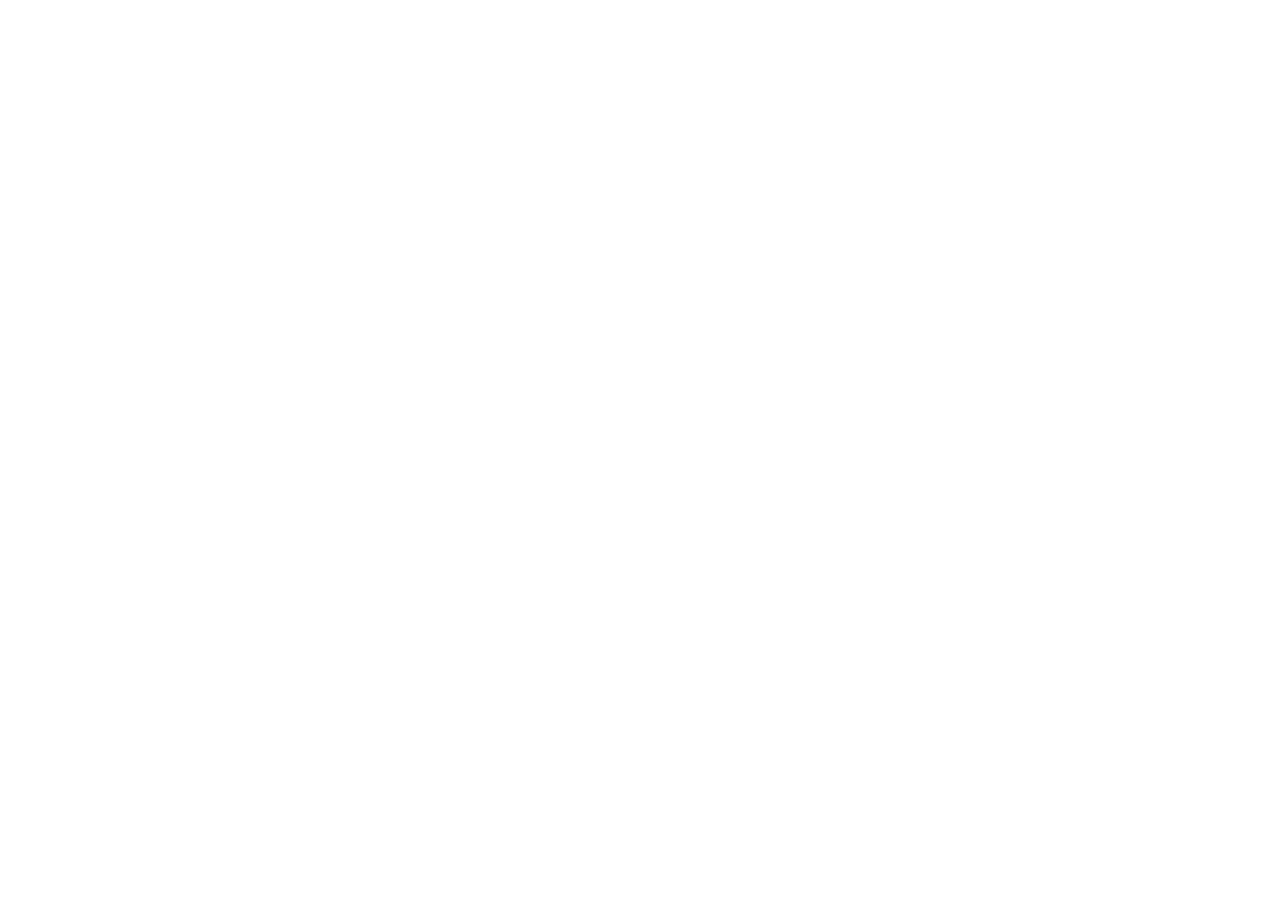
==== index.html @ 8a29d789 "feat: add html file" ====
<!DOCTYPE html>
<html lang="en">
<head>
    <meta charset="UTF-8">
    <meta name="viewport" content="width=device-width, initial-scale=1.0">
    <title>Document</title>
</head>
<body>
    
</body>
</html>
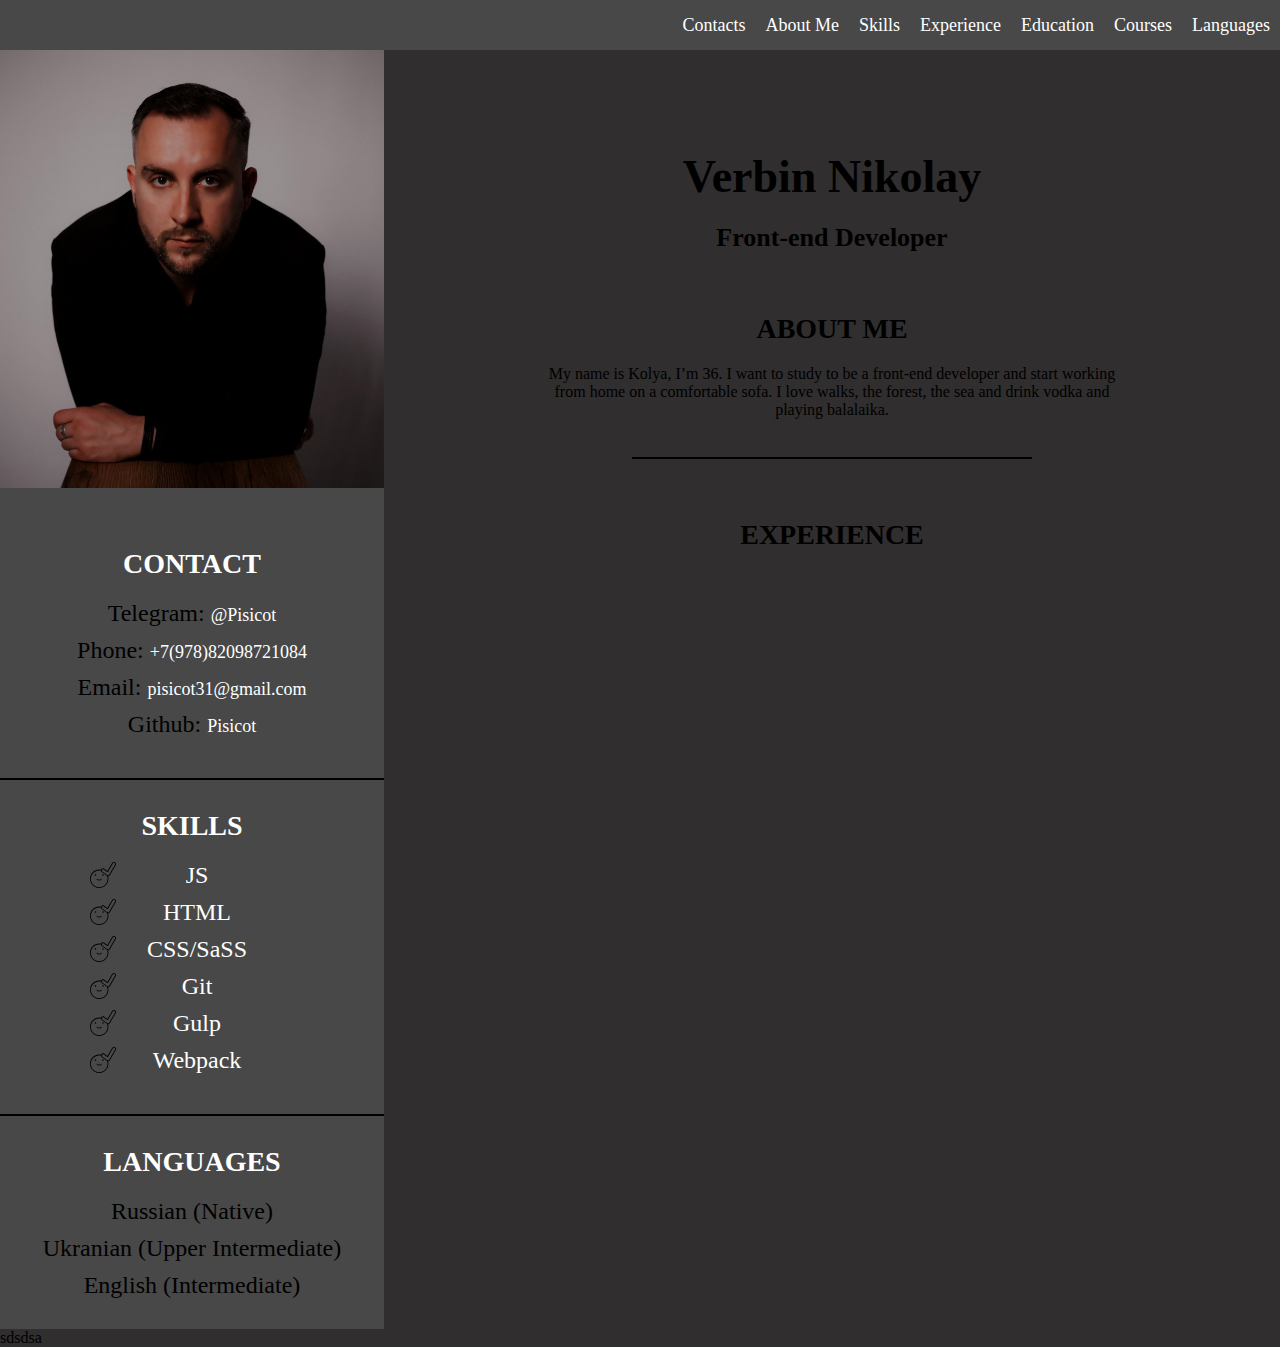
==== commit dc53d79d: "feat: add my prject and some of layout" ====
--- a/index.html
+++ b/index.html
@@ -3,9 +3,82 @@
 <head>
     <meta charset="UTF-8">
     <meta name="viewport" content="width=device-width, initial-scale=1.0">
-    <title>Document</title>
+    <title>CV</title>
+    <link rel="icon" href="assets/favicon.ico">
+    <link rel="stylesheet" href="style.css">
 </head>
 <body>
-    
+    <div class="header">
+        <div class="container">
+            <nav class="nav">
+                <ul class="nav-list">
+                    <li class="nav-item"><a class="nav-link" href="#contacts">Contacts</a></li>
+                    <li class="nav-item"><a class="nav-link" href="#about">About Me</a></li>
+                    <li class="nav-item"><a class="nav-link" href="#skills">Skills</a></li>
+                    <li class="nav-item"><a class="nav-link" href="#experience">Experience</a></li>
+                    <li class="nav-item"><a class="nav-link" href="#education">Education</a></li>
+                    <li class="nav-item"><a class="nav-link" href="#courses">Courses</a></li>
+                    <li class="nav-item"><a class="nav-link" href="#languages">Languages</a></li>
+                </ul>
+            </nav>
+        </div>
+    </div>
+    <main class="main">
+        <div class="container">
+            <div class="wrapper">
+                <div class="main-info">
+                    <section class="main-foto">
+                        <img src="assets/img/me.jpg" alt="main_foto">
+                    </section>
+                    <section class="contacts" id="contacts">
+                        <h2 class="main-info-title">Contact</h2>
+                        <ul class="contacts-items">
+                            <li class="contacts-item">Telegram: <a href="https://t.me/Pisicot" class="contacts-link">@Pisicot</a></li>
+                            <li class="contacts-item">Phone: <a href="tel:+79788721084" class="contacts-link">+7(978)82098721084</a></li>
+                            <li class="contacts-item">Email: <a href="mailto:pisicot31@gmail.com" class="contacts-link">pisicot31@gmail.com</a></li>
+                            <li class="contacts-item">Github: <a href="https://github.com/Pisicot" class="contacts-link">Pisicot</a></li>
+                        </ul>
+                    </section>
+                    <section class="skills" id="skills">
+                        <h2 class="main-info-title">Skills</h2>
+                        <ul class="skills-items">
+                            <li class="skills-item">JS</li>
+                            <li class="skills-item">HTML</li>
+                            <li class="skills-item">CSS/SaSS</li>
+                            <li class="skills-item">Git</li>
+                            <li class="skills-item">Gulp</li>
+                            <li class="skills-item">Webpack</li>
+                        </ul>
+                    </section>
+                    <section class="languages" id="languages">
+                        <h2 class="main-info-title">Languages</h2>
+                        <ul class="languages-items">
+                            <li class="languages-item">Russian (Native)</li>
+                            <li class="languages-item">Ukranian (Upper Intermediate)</li>
+                            <li class="languages-item">English (Intermediate)</li>
+                        </ul>
+                    </section>
+                </div>
+                <div class="info">
+                    <h1 class="title">Verbin Nikolay</h1>
+                    <h2 class="subtitle">Front-end Developer</h2>
+                    <section class="about" id="about">
+                        <h3 class="info-title">About Me</h3>
+                        <p class="about-text">
+                            My name is Kolya, I’m 36. I want to study to be a front-end developer and start working from home on a comfortable sofa. I love walks, the forest, the sea and drink vodka and playing balalaika.
+                        </p>
+                    </section>
+                    <section class="experience">
+                        <h3 class="info-title">Experience</h3>
+                    </section>
+                </div>
+            </div>
+        </div>
+    </main>
+    <footer class="footer">
+        <div class="container">
+            sdsdsa
+        </div>
+    </footer>
 </body>
 </html>--- a/style.css
+++ b/style.css
@@ -0,0 +1,186 @@
+html{
+    box-sizing: border-box;
+    scroll-behavior: smooth;
+}
+
+*,
+*::after,
+*::before{
+    box-sizing: inherit;
+}
+
+ul[class],
+ol[class] {
+    padding: 0;
+}
+
+body,
+h1,
+h2,
+h3,
+h4,
+h5,
+h6,
+p,
+ul[class],
+ol[class],
+li,
+figure,
+figcaption,
+blockquote,
+dl,
+dd {
+    margin: 0;
+}
+
+ul[class] {
+    list-style: none;
+}
+
+img {
+    max-width: 100%;
+    display: block;
+}
+
+input,
+button,
+textarea,
+select {
+    font: inherit;
+}
+a {
+    text-decoration: none;
+    color: #fff;
+}
+a[class] {
+    transition: all .3s;
+}
+a[class]:hover {
+    color: #b9b4b4;
+}
+
+body {
+    background-color: #302e2e;
+    min-height: 100vh;
+    display: flex;
+    flex-direction: column;
+}
+.container {
+    max-width: 1440px;
+    margin: 0 auto;
+}
+.nav {
+    background-color: #484848;
+}
+.nav-list {
+    display: flex;
+    justify-content: flex-end;
+    align-items: center;
+}
+.nav-link {
+    padding: 0 10px;
+    line-height: 50px;
+    font-size: 18px;
+}
+.wrapper {
+    display: flex;
+    justify-content: space-between;
+}
+.main-info {
+    width: 30%;
+    background-color: #484848;
+}
+.main-foto {
+    margin-bottom: 60px;
+}
+.main-info-title {
+    text-align: center;
+    text-transform: uppercase;
+    font-size: 28px;
+    color: #fff;
+    margin-bottom: 20px;
+}
+.contacts {
+    margin-bottom: 30px;
+    text-align: center;
+    padding-bottom: 30px;
+    border-bottom: 2px solid #000;
+}
+.contacts-item {
+    font-size: 24px;
+    margin-bottom: 10px;
+}
+.contacts-link {
+    font-size: 18px;
+
+}
+.skills {
+    margin-bottom: 30px;
+    text-align: center;
+    padding-bottom: 30px;
+    border-bottom: 2px solid #000;
+}
+.skills-items {
+    text-align: center;
+}
+.skills-item {
+    margin-bottom: 10px;
+    padding-left: 10px;
+    background-image: url(assets/icons/check.svg);
+    background-position: 90px 0;
+    background-size: 1.6rem 1.6rem;
+    background-repeat: no-repeat;
+    color: #fff;
+    font-size: 24px;
+}
+.languages {
+    margin-bottom: 30px;
+}
+.languages-items {
+    text-align: center;
+}
+.languages-item {
+    margin-bottom: 10px;
+    font-size: 24px;
+}
+
+
+.info {
+    width: 70%;
+}
+.title {
+    text-align: center;
+    padding-top: 100px;
+    font-size: 46px;
+}
+.subtitle {
+    text-align: center;
+    padding-top: 20px;
+    font-size: 26px;
+    margin-bottom: 60px;
+}
+.about {
+    margin-bottom: 100px;
+    text-align: center;
+    
+}
+.info-title {
+    text-align: center;
+    text-transform: uppercase;
+    font-size: 28px;
+    margin-bottom: 20px;
+}
+.about-text {
+    max-width: 600px;
+    margin: 0 auto;
+    position: relative;
+}
+.about-text::after {
+    content: "";
+    position: absolute;
+    display: block;
+    border: 1px solid #000;
+    left: 100px;
+    bottom: -40px;
+    width: 400px;
+}
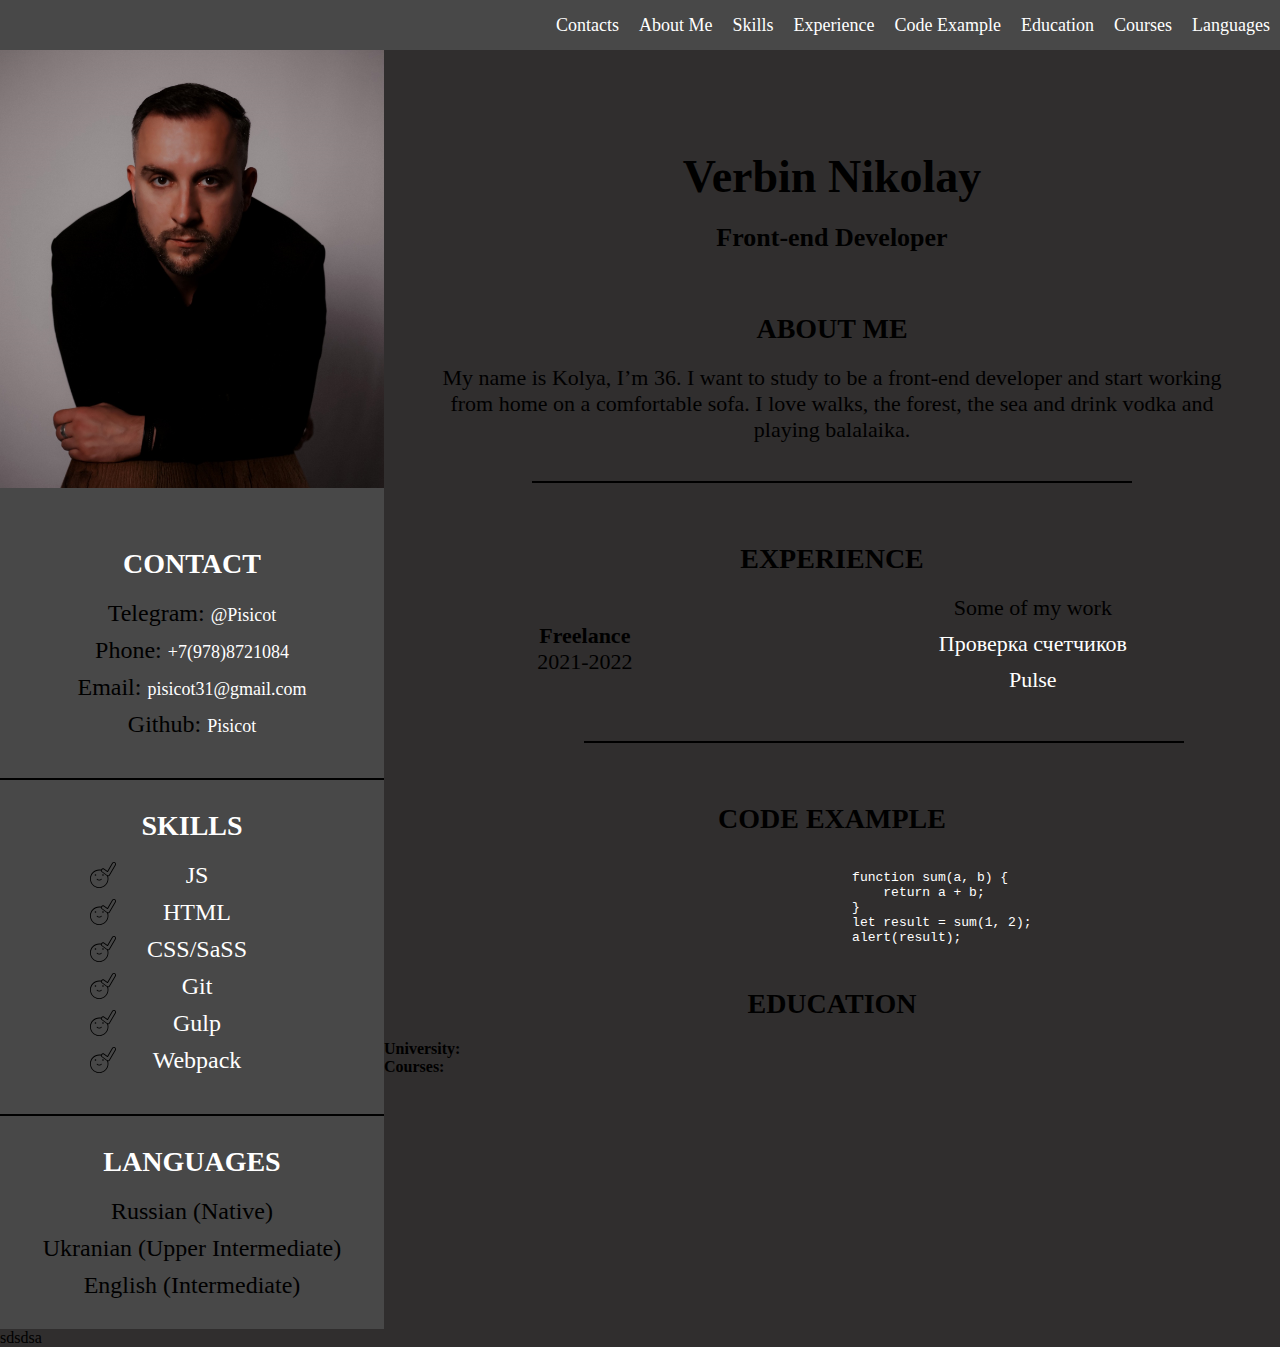
==== commit 564f7510: "feat: add several sections on page" ====
--- a/index.html
+++ b/index.html
@@ -16,6 +16,7 @@
                     <li class="nav-item"><a class="nav-link" href="#about">About Me</a></li>
                     <li class="nav-item"><a class="nav-link" href="#skills">Skills</a></li>
                     <li class="nav-item"><a class="nav-link" href="#experience">Experience</a></li>
+                    <li class="nav-item"><a class="nav-link" href="#example">Code Example</a></li>
                     <li class="nav-item"><a class="nav-link" href="#education">Education</a></li>
                     <li class="nav-item"><a class="nav-link" href="#courses">Courses</a></li>
                     <li class="nav-item"><a class="nav-link" href="#languages">Languages</a></li>
@@ -34,7 +35,7 @@
                         <h2 class="main-info-title">Contact</h2>
                         <ul class="contacts-items">
                             <li class="contacts-item">Telegram: <a href="https://t.me/Pisicot" class="contacts-link">@Pisicot</a></li>
-                            <li class="contacts-item">Phone: <a href="tel:+79788721084" class="contacts-link">+7(978)82098721084</a></li>
+                            <li class="contacts-item">Phone: <a href="tel:+79788721084" class="contacts-link">+7(978)8721084</a></li>
                             <li class="contacts-item">Email: <a href="mailto:pisicot31@gmail.com" class="contacts-link">pisicot31@gmail.com</a></li>
                             <li class="contacts-item">Github: <a href="https://github.com/Pisicot" class="contacts-link">Pisicot</a></li>
                         </ul>
@@ -68,8 +69,46 @@
                             My name is Kolya, I’m 36. I want to study to be a front-end developer and start working from home on a comfortable sofa. I love walks, the forest, the sea and drink vodka and playing balalaika.
                         </p>
                     </section>
-                    <section class="experience">
+                    <section class="experience" id="experience">
                         <h3 class="info-title">Experience</h3>
+                        <div class="experience-work">
+                            <div class="experience-work_name">
+                                <h4 class="experience-work_title">Freelance</h4>
+                                <div class="experience-work_subtitle">2021-2022</div>
+                            </div>
+                            <div class="experience-work_example">
+                                <div class="experience-work_text">Some of my work</div>
+                                <div class="experience-work_links">
+                                    <a class="experience-work_link" href="https://pisicot.github.io/dbu/">Проверка счетчиков</a>
+                                    <a class="experience-work_link" href="https://pisicot.github.io/Pisicot.github.io-Pulse/">Pulse</a>
+                                </div>
+                            </div>
+                        </div>
+                    </section>
+                    <section class="example" id="example">
+                        <h3 class="info-title">Code Example</h3>
+                        <div class="example_inner">
+                            <pre>
+                                <code>
+                                                            function sum(a, b) {
+                                                                return a + b;
+                                                            }
+                                                            let result = sum(1, 2);
+                                                            alert(result);
+                                </code>
+                            </pre>
+                        </div>
+                    </section>
+                    <section class="education" id="education">
+                        <h3 class="info-title">Education</h3>
+                        <div class="education_inner">
+                            <div class="education_inner-university">
+                                <h4 class="education_inner-title">University:</h4>
+                            </div>
+                            <div class="education_inner-courses">
+                                <h4 class="education_inner-title">Courses:</h4>
+                            </div>
+                        </div>
                     </section>
                 </div>
             </div>
--- a/style.css
+++ b/style.css
@@ -143,8 +143,6 @@
     margin-bottom: 10px;
     font-size: 24px;
 }
-
-
 .info {
     width: 70%;
 }
@@ -161,8 +159,7 @@
 }
 .about {
     margin-bottom: 100px;
-    text-align: center;
-    
+    text-align: center; 
 }
 .info-title {
     text-align: center;
@@ -171,9 +168,10 @@
     margin-bottom: 20px;
 }
 .about-text {
-    max-width: 600px;
+    max-width: 800px;
     margin: 0 auto;
     position: relative;
+    font-size: 22px;
 }
 .about-text::after {
     content: "";
@@ -182,5 +180,35 @@
     border: 1px solid #000;
     left: 100px;
     bottom: -40px;
-    width: 400px;
-}
+    width: 600px;
+}
+.experience {
+    margin-bottom: 100px;
+    text-align: center;
+}
+.experience-work {
+    display: flex;
+    justify-content: space-around;
+    align-items: center;
+    font-size: 22px;
+    position: relative;
+}
+.experience-work_text {
+    margin-bottom: 10px;
+}
+.experience-work_link {
+    display: block;
+    margin-bottom: 10px;
+}
+.experience-work::after {
+    content: "";
+    position: absolute;
+    display: block;
+    border: 1px solid #000;
+    left: 200px;
+    bottom: -40px;
+    width: 600px;
+}
+.example_inner {
+    color: #fff;
+}
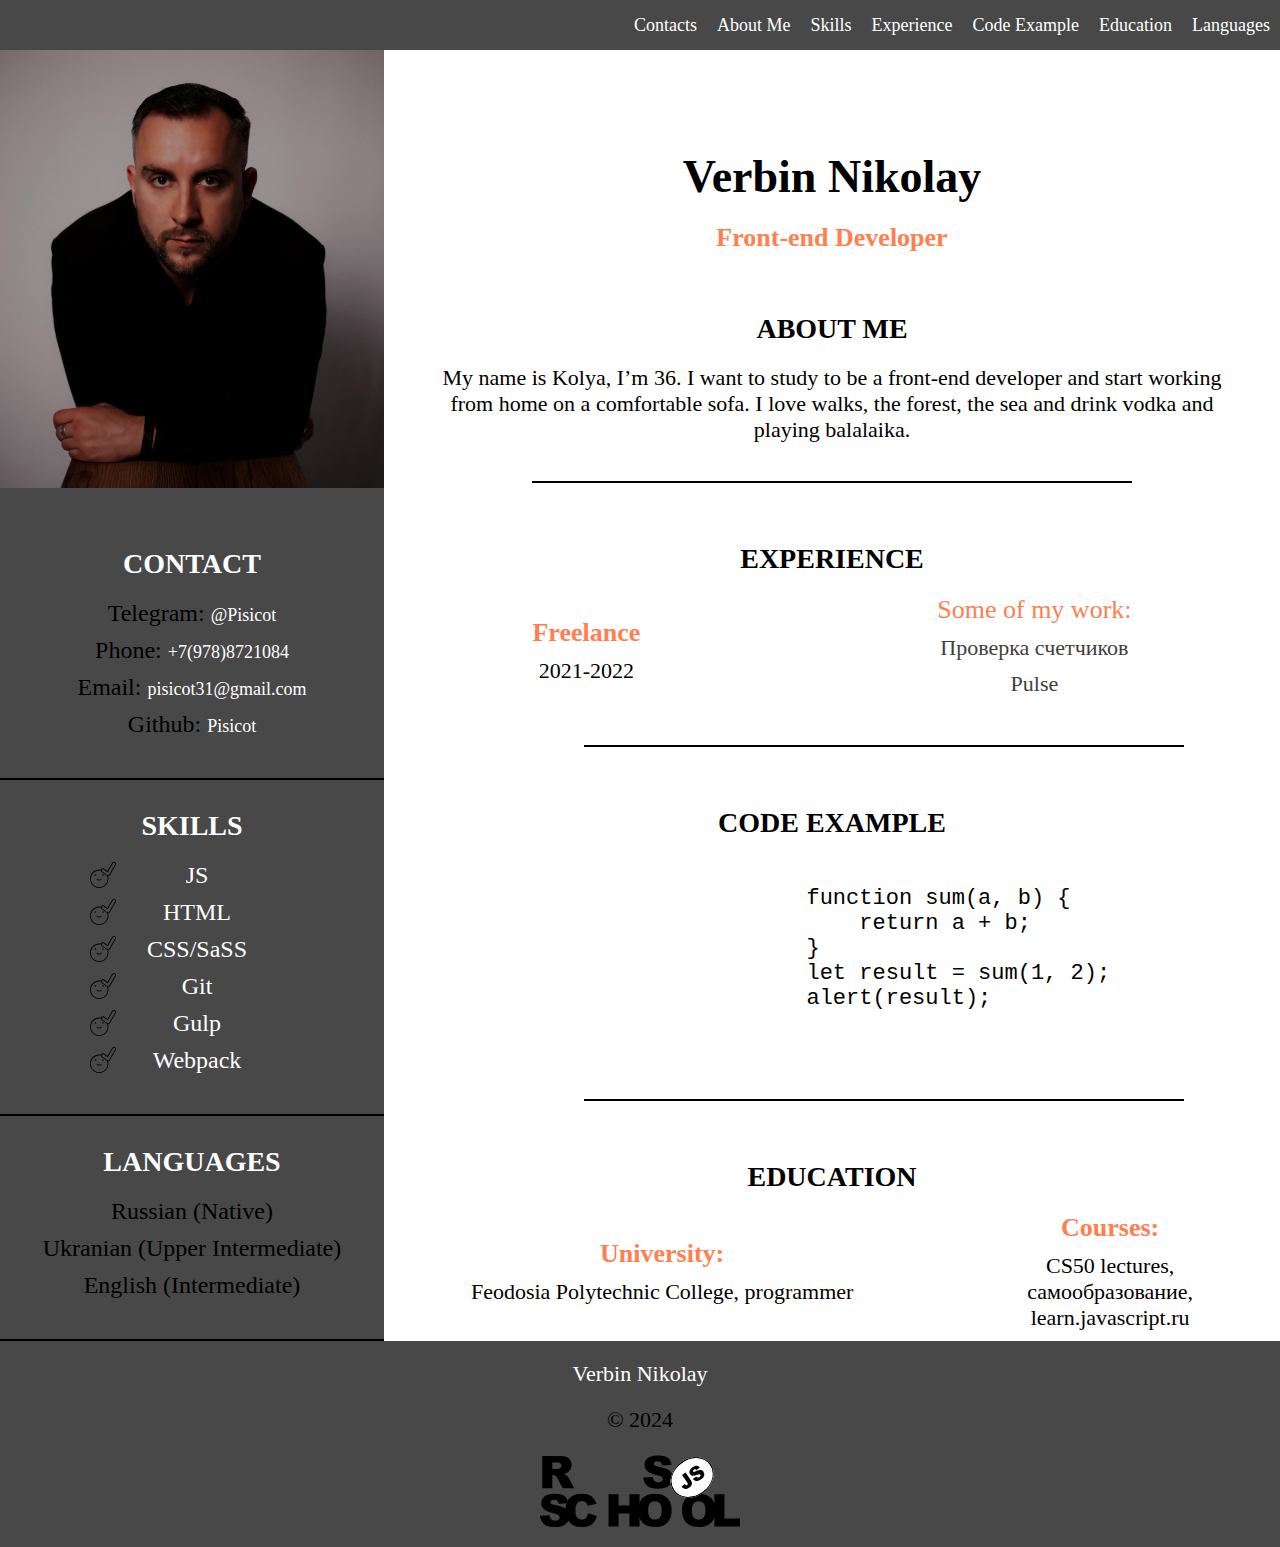
==== commit 9ec28138: "feat: finish project" ====
--- a/index.html
+++ b/index.html
@@ -18,7 +18,6 @@
                     <li class="nav-item"><a class="nav-link" href="#experience">Experience</a></li>
                     <li class="nav-item"><a class="nav-link" href="#example">Code Example</a></li>
                     <li class="nav-item"><a class="nav-link" href="#education">Education</a></li>
-                    <li class="nav-item"><a class="nav-link" href="#courses">Courses</a></li>
                     <li class="nav-item"><a class="nav-link" href="#languages">Languages</a></li>
                 </ul>
             </nav>
@@ -77,7 +76,7 @@
                                 <div class="experience-work_subtitle">2021-2022</div>
                             </div>
                             <div class="experience-work_example">
-                                <div class="experience-work_text">Some of my work</div>
+                                <div class="experience-work_title">Some of my work:</div>
                                 <div class="experience-work_links">
                                     <a class="experience-work_link" href="https://pisicot.github.io/dbu/">Проверка счетчиков</a>
                                     <a class="experience-work_link" href="https://pisicot.github.io/Pisicot.github.io-Pulse/">Pulse</a>
@@ -90,11 +89,11 @@
                         <div class="example_inner">
                             <pre>
                                 <code>
-                                                            function sum(a, b) {
-                                                                return a + b;
-                                                            }
-                                                            let result = sum(1, 2);
-                                                            alert(result);
+                                function sum(a, b) {
+                                    return a + b;
+                                }
+                                let result = sum(1, 2);
+                                alert(result);
                                 </code>
                             </pre>
                         </div>
@@ -104,9 +103,19 @@
                         <div class="education_inner">
                             <div class="education_inner-university">
                                 <h4 class="education_inner-title">University:</h4>
+                                <div class="education_inner-texts">
+                                    <p class="education_inner-text">
+                                        Feodosia Polytechnic College, programmer
+                                    </p>
+                                </div>
                             </div>
                             <div class="education_inner-courses">
                                 <h4 class="education_inner-title">Courses:</h4>
+                                <div class="education_inner-texts">
+                                    <p class="education_inner-text">CS50 lectures,</p>
+                                    <p class="education_inner-text">самообразование,</p>
+                                    <p class="education_inner-text">learn.javascript.ru</p>
+                                </div>
                             </div>
                         </div>
                     </section>
@@ -116,7 +125,11 @@
     </main>
     <footer class="footer">
         <div class="container">
-            sdsdsa
+            <div class="footer_links">
+                <a class="footer_links-author" href="https://github.com/Pisicot">Verbin Nikolay</a>
+                <p class="footer_links-date">&#169; 2024</p>
+                <a class="footer_links-course" href="https://rs.school/courses/javascript-ru"><img src="/assets/icons/rs-school-logo.svg" alt="JavaScript/Front-end Course"></a>
+            </div>
         </div>
     </footer>
 </body>
--- a/style.css
+++ b/style.css
@@ -60,7 +60,6 @@
 }
 
 body {
-    background-color: #302e2e;
     min-height: 100vh;
     display: flex;
     flex-direction: column;
@@ -69,7 +68,7 @@
     max-width: 1440px;
     margin: 0 auto;
 }
-.nav {
+.header {
     background-color: #484848;
 }
 .nav-list {
@@ -134,7 +133,8 @@
     font-size: 24px;
 }
 .languages {
-    margin-bottom: 30px;
+    padding-bottom: 30px;
+    border-bottom: 2px solid #000;
 }
 .languages-items {
     text-align: center;
@@ -156,6 +156,7 @@
     padding-top: 20px;
     font-size: 26px;
     margin-bottom: 60px;
+    color: coral;
 }
 .about {
     margin-bottom: 100px;
@@ -182,25 +183,12 @@
     bottom: -40px;
     width: 600px;
 }
-.experience {
+.example {
     margin-bottom: 100px;
-    text-align: center;
-}
-.experience-work {
-    display: flex;
-    justify-content: space-around;
-    align-items: center;
     font-size: 22px;
     position: relative;
 }
-.experience-work_text {
-    margin-bottom: 10px;
-}
-.experience-work_link {
-    display: block;
-    margin-bottom: 10px;
-}
-.experience-work::after {
+.example_inner::after {
     content: "";
     position: absolute;
     display: block;
@@ -209,6 +197,68 @@
     bottom: -40px;
     width: 600px;
 }
-.example_inner {
-    color: #fff;
-}
+.experience {
+    margin-bottom: 100px;
+    text-align: center;
+}
+.experience-work {
+    display: flex;
+    justify-content: space-around;
+    align-items: center;
+    font-size: 22px;
+    position: relative;
+}
+.experience-work_title {
+    font-size: 26px;
+    margin-bottom: 10px;
+    color: coral;
+}
+.experience-work_link {
+    display: block;
+    margin-bottom: 10px;
+    color: #413e3e;
+}
+.experience-work::after {
+    content: "";
+    position: absolute;
+    display: block;
+    border: 1px solid #000;
+    left: 200px;
+    bottom: -40px;
+    width: 600px;
+}
+.education {
+    text-align: center;
+}
+.education_inner {
+    display: flex;
+    justify-content: space-around;
+    align-items: center;
+}
+.education_inner-title {
+    font-size: 26px;
+    color: coral;
+    margin-bottom: 10px;
+}
+.education_inner-texts {
+    font-size: 22px;
+}
+.footer {
+    background-color: #484848;
+    display: flex;
+    text-align: center;
+    font-size: 22px;
+}
+.footer_links-author {
+    display: block;
+    margin-top: 20px;
+    margin-bottom: 20px;
+}
+.footer_links-date {
+    margin-bottom: 20px;
+}
+.footer_links-course {
+    display: block;
+    width: 200px;
+    margin-bottom: 20px;
+}
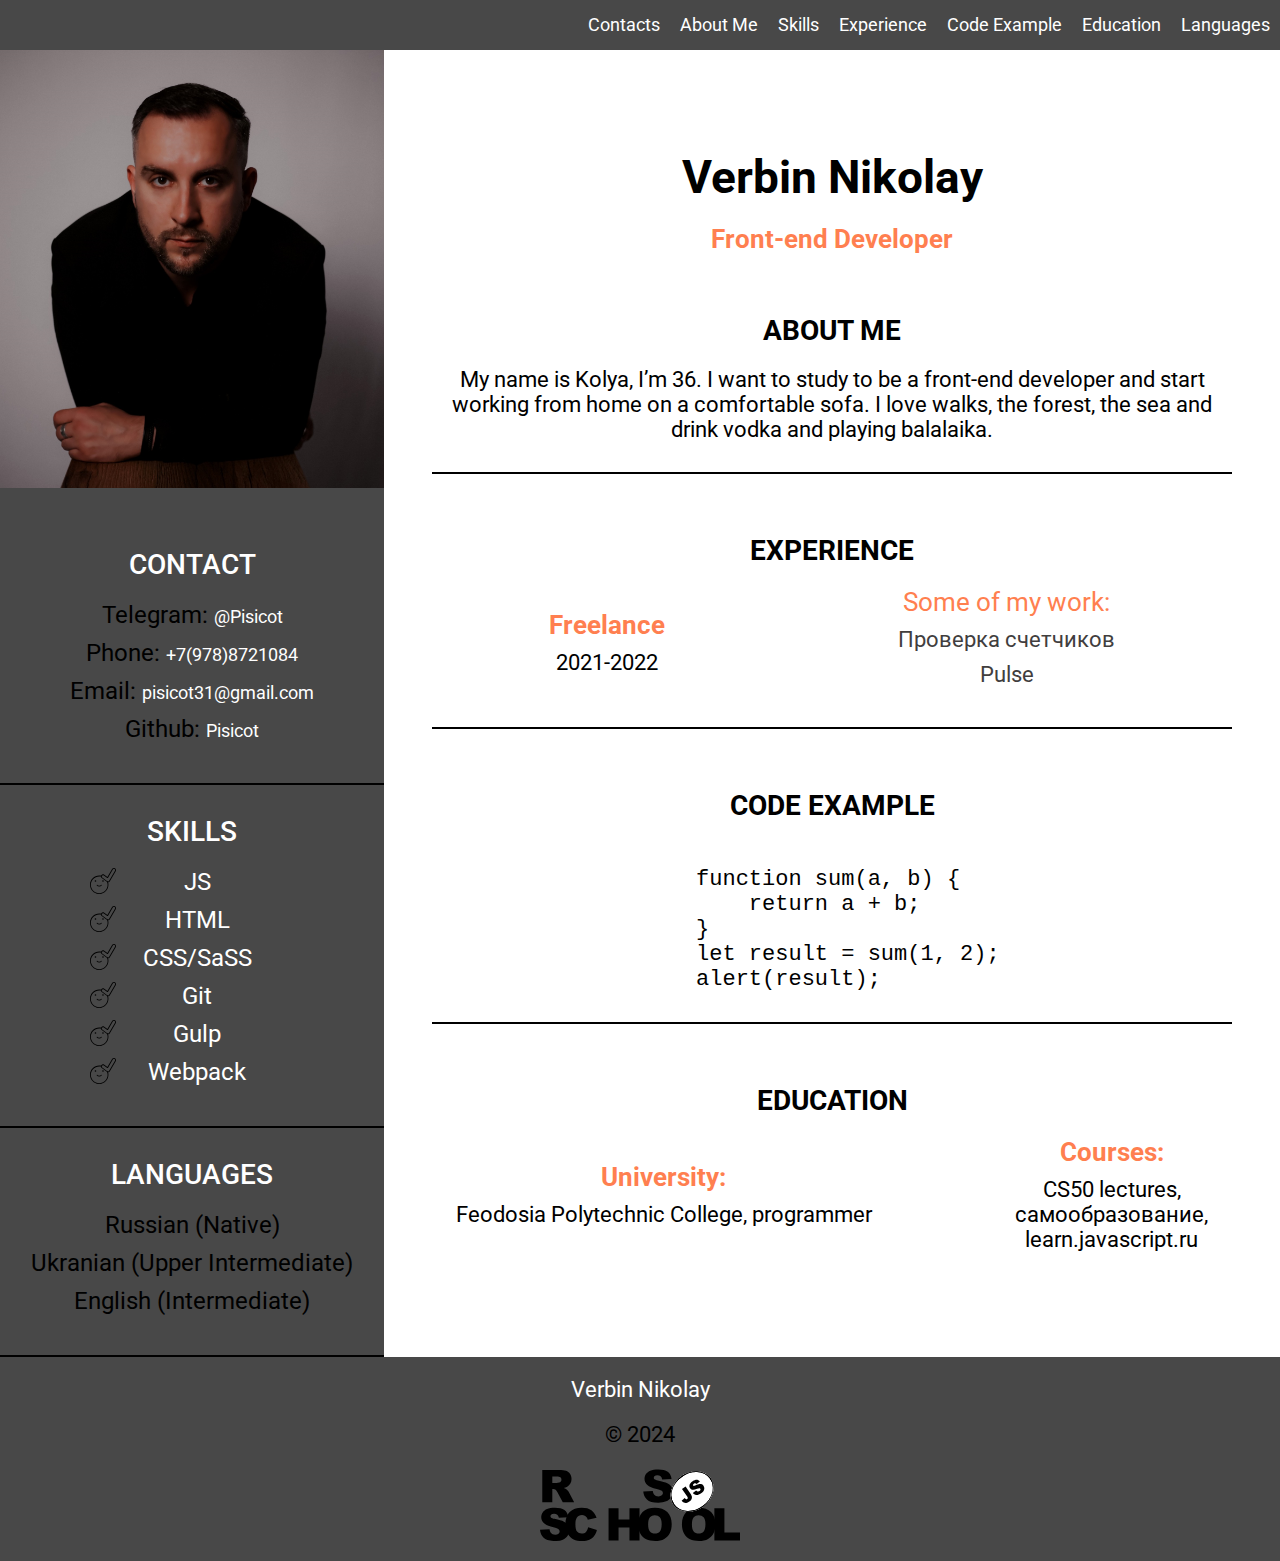
==== commit 84e5586c: "feat: update project & fix bug" ====
--- a/index.html
+++ b/index.html
@@ -4,7 +4,9 @@
     <meta charset="UTF-8">
     <meta name="viewport" content="width=device-width, initial-scale=1.0">
     <title>CV</title>
-    <link rel="icon" href="assets/favicon.ico">
+    <link rel="icon" href="assets/icons/favicon.ico">
+    <link rel="preconnect" href="https://fonts.gstatic.com">
+    <link href="https://fonts.googleapis.com/css2?family=Roboto:wght@100;300;500;700&display=swap" rel="stylesheet">
     <link rel="stylesheet" href="style.css">
 </head>
 <body>
@@ -27,8 +29,8 @@
         <div class="container">
             <div class="wrapper">
                 <div class="main-info">
-                    <section class="main-foto">
-                        <img src="assets/img/me.jpg" alt="main_foto">
+                    <section class="foto">
+                        <img class="main-foto" src="assets/img/me.jpg" alt="main_foto">
                     </section>
                     <section class="contacts" id="contacts">
                         <h2 class="main-info-title">Contact</h2>
@@ -87,15 +89,12 @@
                     <section class="example" id="example">
                         <h3 class="info-title">Code Example</h3>
                         <div class="example_inner">
-                            <pre>
-                                <code>
-                                function sum(a, b) {
-                                    return a + b;
-                                }
-                                let result = sum(1, 2);
-                                alert(result);
-                                </code>
-                            </pre>
+                            <pre class="pre"><code>
+                    function sum(a, b) {
+                        return a + b;
+                    }
+                    let result = sum(1, 2);
+                    alert(result);</code></pre>
                         </div>
                     </section>
                     <section class="education" id="education">
--- a/style.css
+++ b/style.css
@@ -60,6 +60,7 @@
 }
 
 body {
+    font-family: 'Roboto', sans-serif;
     min-height: 100vh;
     display: flex;
     flex-direction: column;
@@ -96,6 +97,7 @@
     text-align: center;
     text-transform: uppercase;
     font-size: 28px;
+    font-weight: 500;
     color: #fff;
     margin-bottom: 20px;
 }
@@ -150,6 +152,7 @@
     text-align: center;
     padding-top: 100px;
     font-size: 46px;
+    font-weight: 700;
 }
 .subtitle {
     text-align: center;
@@ -159,7 +162,7 @@
     color: coral;
 }
 .about {
-    margin-bottom: 100px;
+    margin-bottom: 60px;
     text-align: center; 
 }
 .info-title {
@@ -171,34 +174,28 @@
 .about-text {
     max-width: 800px;
     margin: 0 auto;
-    position: relative;
-    font-size: 22px;
-}
-.about-text::after {
-    content: "";
-    position: absolute;
-    display: block;
-    border: 1px solid #000;
-    left: 100px;
-    bottom: -40px;
-    width: 600px;
+    font-size: 22px;
+    padding-bottom: 30px;
+    border-bottom: 2px solid #000;
 }
 .example {
-    margin-bottom: 100px;
-    font-size: 22px;
-    position: relative;
-}
-.example_inner::after {
-    content: "";
-    position: absolute;
-    display: block;
-    border: 1px solid #000;
-    left: 200px;
-    bottom: -40px;
-    width: 600px;
+    max-width: 800px;
+    margin: 0 auto;
+    margin-bottom: 60px;
+    font-size: 22px;
+}
+.pre {
+    padding: 0;
+    margin: 0;
+}
+.example_inner {
+    padding-bottom: 30px;
+    border-bottom: 2px solid #000;
 }
 .experience {
-    margin-bottom: 100px;
+    max-width: 800px;
+    margin: 0 auto;
+    margin-bottom: 60px;
     text-align: center;
 }
 .experience-work {
@@ -218,14 +215,9 @@
     margin-bottom: 10px;
     color: #413e3e;
 }
-.experience-work::after {
-    content: "";
-    position: absolute;
-    display: block;
-    border: 1px solid #000;
-    left: 200px;
-    bottom: -40px;
-    width: 600px;
+.experience-work {
+    padding-bottom: 30px;
+    border-bottom: 2px solid #000;
 }
 .education {
     text-align: center;
